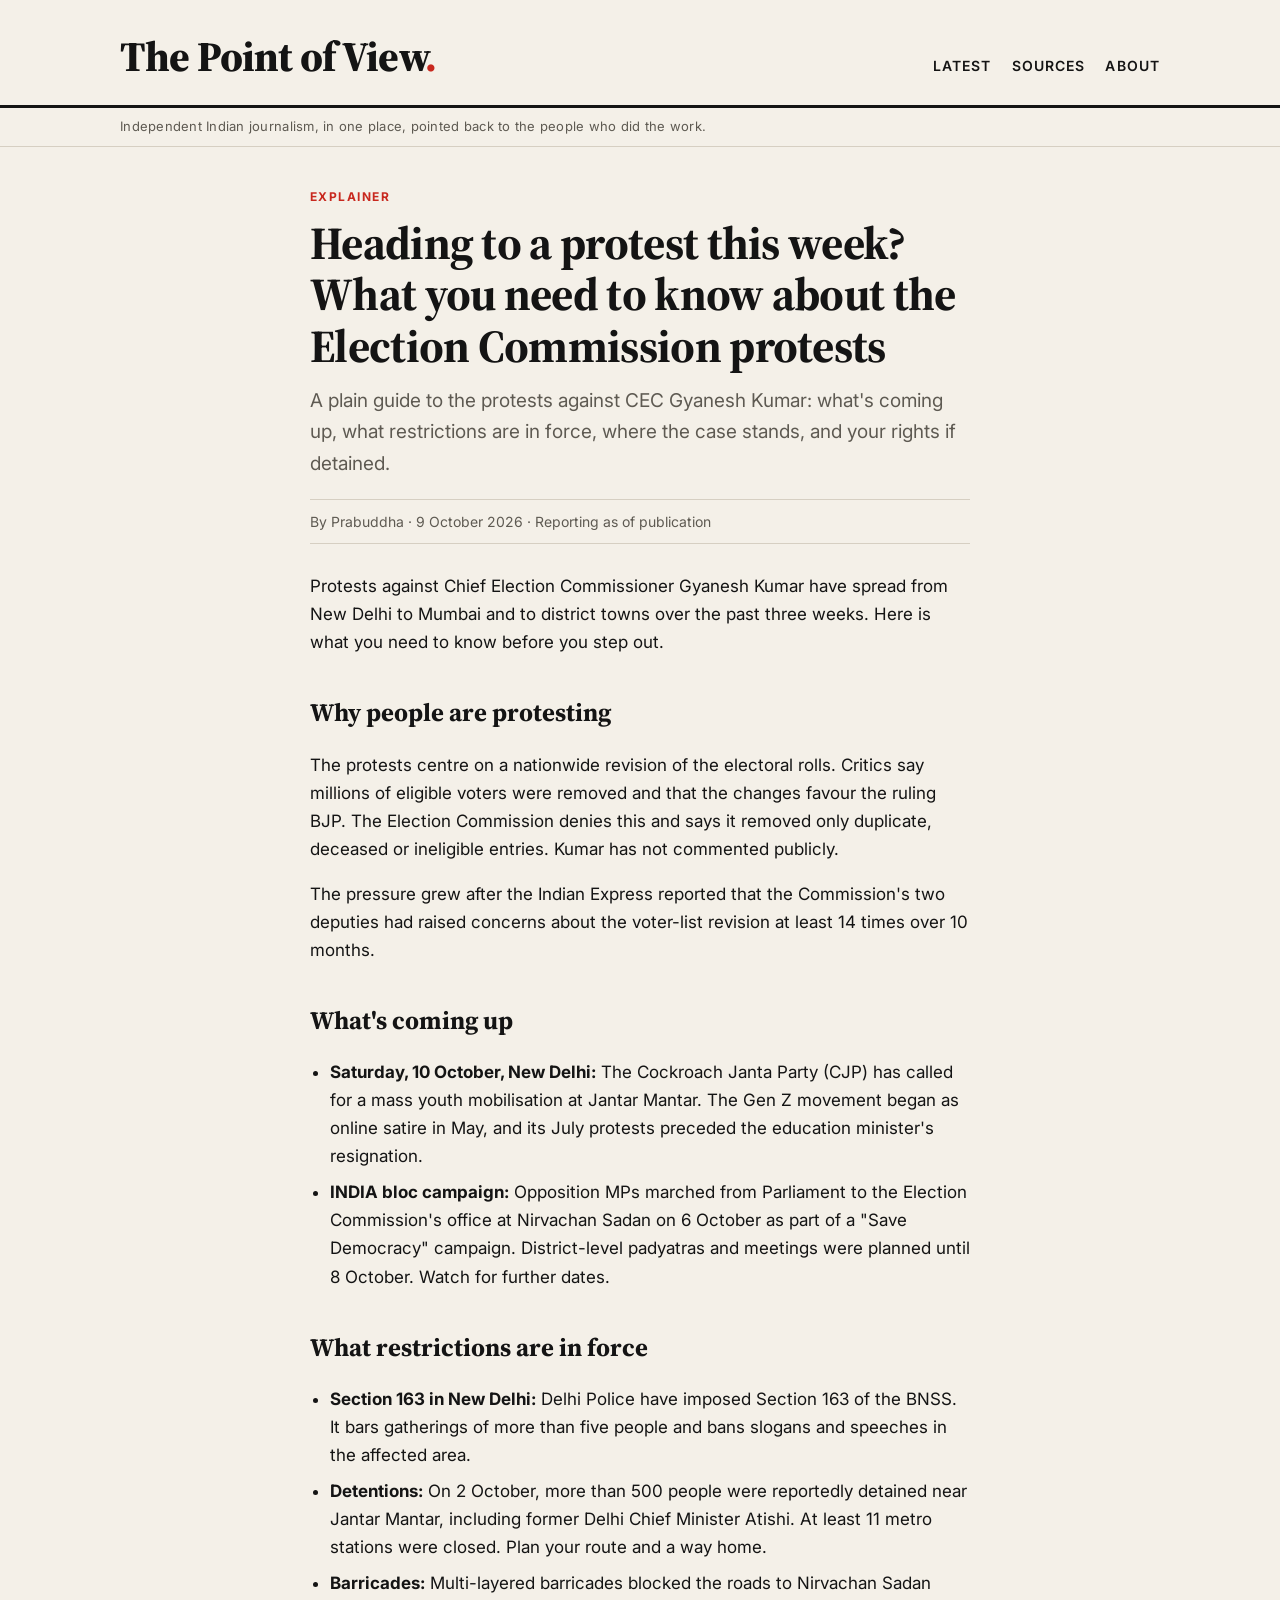
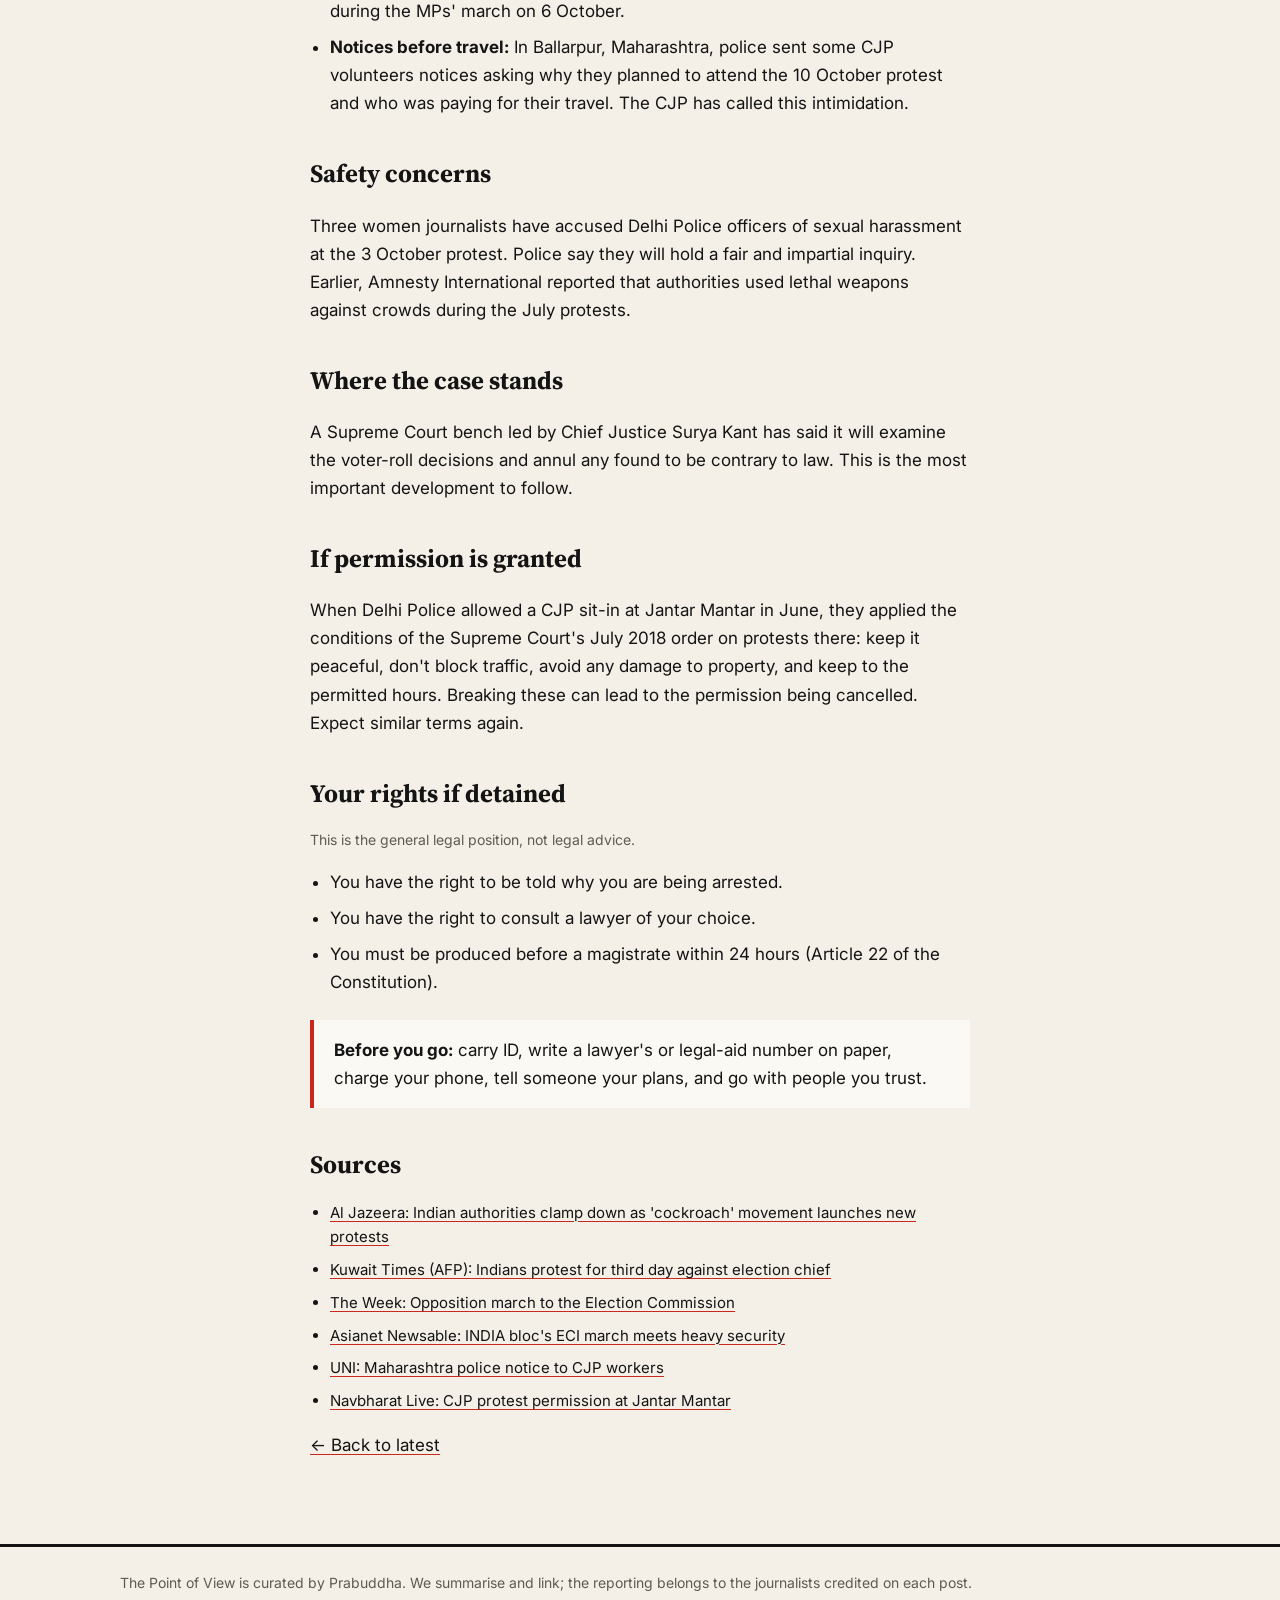
==== 2026-10-09-election-commission-protests-guide.html @ 04e06373 "Launch site with first post" ====
<!doctype html>
<html lang="en">
<head>
<meta charset="utf-8">
<meta name="viewport" content="width=device-width, initial-scale=1">
<title>Heading to a protest this week? What you need to know about the Election Commission protests | The Point of View</title>
<meta name="description" content="A plain guide to the protests against CEC Gyanesh Kumar: what's coming up, what restrictions are in force, where the case stands, and your rights if detained.">
<meta property="og:title" content="Heading to a protest this week? What you need to know about the Election Commission protests | The Point of View">
<meta property="og:description" content="A plain guide to the protests against CEC Gyanesh Kumar: what's coming up, what restrictions are in force, where the case stands, and your rights if detained.">
<meta property="og:type" content="article">
<link rel="preconnect" href="https://fonts.googleapis.com">
<link rel="preconnect" href="https://fonts.gstatic.com" crossorigin>
<link href="https://fonts.googleapis.com/css2?family=Inter:wght@400;600;700&family=Source+Serif+4:opsz,wght@8..60,600;8..60,800&display=swap" rel="stylesheet">
<link rel="stylesheet" href="../style.css">
<link rel="icon" href="data:image/svg+xml,<svg xmlns='http://www.w3.org/2000/svg' viewBox='0 0 100 100'><rect width='100' height='100' fill='%23141414'/><circle cx='50' cy='50' r='18' fill='%23c8281e'/></svg>">
</head>
<body>
<header class="masthead"><div class="wrap">
<a class="logo" href="../index.html">The Point of View<span>.</span></a>
<nav><a href="../index.html">Latest</a><a href="../index.html#sources">Sources</a><a href="../about.html">About</a></nav>
</div></header>
<div class="tagline"><div class="wrap">Independent Indian journalism, in one place, pointed back to the people who did the work.</div></div>

<main class="wrap narrow">
<article>
<div class="kicker">Explainer</div>
<h1>Heading to a protest this week? What you need to know about the Election Commission protests</h1>
<p class="dek">A plain guide to the protests against CEC Gyanesh Kumar: what's coming up, what restrictions are in force, where the case stands, and your rights if detained.</p>
<div class="meta">By Prabuddha · 9 October 2026 · Reporting as of publication</div>

<p>Protests against Chief Election Commissioner Gyanesh Kumar have spread from New Delhi to Mumbai and to district towns over the past three weeks. Here is what you need to know before you step out.</p>

<h2>Why people are protesting</h2>
<p>The protests centre on a nationwide revision of the electoral rolls. Critics say millions of eligible voters were removed and that the changes favour the ruling BJP. The Election Commission denies this and says it removed only duplicate, deceased or ineligible entries. Kumar has not commented publicly.</p>
<p>The pressure grew after the Indian Express reported that the Commission's two deputies had raised concerns about the voter-list revision at least 14 times over 10 months.</p>

<h2>What's coming up</h2>
<ul>
<li><strong>Saturday, 10 October, New Delhi:</strong> The Cockroach Janta Party (CJP) has called for a mass youth mobilisation at Jantar Mantar. The Gen Z movement began as online satire in May, and its July protests preceded the education minister's resignation.</li>
<li><strong>INDIA bloc campaign:</strong> Opposition MPs marched from Parliament to the Election Commission's office at Nirvachan Sadan on 6 October as part of a "Save Democracy" campaign. District-level padyatras and meetings were planned until 8 October. Watch for further dates.</li>
</ul>

<h2>What restrictions are in force</h2>
<ul>
<li><strong>Section 163 in New Delhi:</strong> Delhi Police have imposed Section 163 of the BNSS. It bars gatherings of more than five people and bans slogans and speeches in the affected area.</li>
<li><strong>Detentions:</strong> On 2 October, more than 500 people were reportedly detained near Jantar Mantar, including former Delhi Chief Minister Atishi. At least 11 metro stations were closed. Plan your route and a way home.</li>
<li><strong>Barricades:</strong> Multi-layered barricades blocked the roads to Nirvachan Sadan during the MPs' march on 6 October.</li>
<li><strong>Notices before travel:</strong> In Ballarpur, Maharashtra, police sent some CJP volunteers notices asking why they planned to attend the 10 October protest and who was paying for their travel. The CJP has called this intimidation.</li>
</ul>

<h2>Safety concerns</h2>
<p>Three women journalists have accused Delhi Police officers of sexual harassment at the 3 October protest. Police say they will hold a fair and impartial inquiry. Earlier, Amnesty International reported that authorities used lethal weapons against crowds during the July protests.</p>

<h2>Where the case stands</h2>
<p>A Supreme Court bench led by Chief Justice Surya Kant has said it will examine the voter-roll decisions and annul any found to be contrary to law. This is the most important development to follow.</p>

<h2>If permission is granted</h2>
<p>When Delhi Police allowed a CJP sit-in at Jantar Mantar in June, they applied the conditions of the Supreme Court's July 2018 order on protests there: keep it peaceful, don't block traffic, avoid any damage to property, and keep to the permitted hours. Breaking these can lead to the permission being cancelled. Expect similar terms again.</p>

<h2>Your rights if detained</h2>
<p class="note">This is the general legal position, not legal advice.</p>
<ul>
<li>You have the right to be told why you are being arrested.</li>
<li>You have the right to consult a lawyer of your choice.</li>
<li>You must be produced before a magistrate within 24 hours (Article 22 of the Constitution).</li>
</ul>
<div class="callout"><strong>Before you go:</strong> carry ID, write a lawyer's or legal-aid number on paper, charge your phone, tell someone your plans, and go with people you trust.</div>

<h2>Sources</h2>
<ul class="source-list">
<li><a href="https://www.aljazeera.com/news/2026/10/2/indian-authorities-clamp-down-as-cockroach-movement-launches-new-protests" target="_blank" rel="noopener">Al Jazeera: Indian authorities clamp down as 'cockroach' movement launches new protests</a></li>
<li><a href="https://kuwaittimes.com/article/50916/world/indians-protest-for-third-day-against-election-chief/" target="_blank" rel="noopener">Kuwait Times (AFP): Indians protest for third day against election chief</a></li>
<li><a href="https://www.theweek.in/news/india/2026/10/06/opposition-march-election-commission-sir-row.html" target="_blank" rel="noopener">The Week: Opposition march to the Election Commission</a></li>
<li><a href="https://newsable.asianetnews.com/india/india-bloc-s-eci-protest-march-meets-heavy-security-in-delhi-articleshow-q4m5eqs" target="_blank" rel="noopener">Asianet Newsable: INDIA bloc's ECI march meets heavy security</a></li>
<li><a href="https://www.uniindia.com/west-india/admin-maha-police-notice-cjp/204955" target="_blank" rel="noopener">UNI: Maharashtra police notice to CJP workers</a></li>
<li><a href="https://navbharatlive.com/delhi/cockroach-janta-party-protest-permission-jantar-mantar-conditions-1779448.html" target="_blank" rel="noopener">Navbharat Live: CJP protest permission at Jantar Mantar</a></li>
</ul>
<p><a href="../index.html">← Back to latest</a></p>
</article>
</main>
<footer><div class="wrap">The Point of View is curated by Prabuddha. We summarise and link; the reporting belongs to the journalists credited on each post.</div></footer>
</body>
</html>
---- style.css ----
:root {
  --ink: #141414;
  --paper: #f4f0e8;
  --red: #c8281e;
  --muted: #5e5a52;
  --rule: #d6cfc2;
  --card: #fbf9f4;
  --serif: "Source Serif 4", Georgia, serif;
  --sans: "Inter", system-ui, -apple-system, sans-serif;
}
@media (prefers-color-scheme: dark) {
  :root { --ink: #ece7dd; --paper: #121110; --muted: #a39d91; --rule: #2e2b27; --card: #1a1917; --red: #e5483d; }
}
* { box-sizing: border-box; }
body { margin: 0; background: var(--paper); color: var(--ink); font-family: var(--sans); font-size: 17px; line-height: 1.65; }
a { color: inherit; text-decoration-color: var(--red); text-underline-offset: 3px; }
a:hover { color: var(--red); }
.wrap { max-width: 1080px; margin: 0 auto; padding: 0 20px; }
.narrow { max-width: 700px; }

/* masthead */
.masthead { border-bottom: 3px solid var(--ink); padding: 22px 0 14px; }
.masthead .wrap { display: flex; align-items: baseline; justify-content: space-between; gap: 16px; flex-wrap: wrap; }
.logo { font-family: var(--serif); font-weight: 800; font-size: clamp(28px, 5vw, 42px); letter-spacing: -0.02em; text-decoration: none; }
.logo span { color: var(--red); }
nav a { font-size: 14px; font-weight: 600; text-transform: uppercase; letter-spacing: 0.08em; text-decoration: none; margin-left: 20px; }
nav a:first-child { margin-left: 0; }
.tagline { border-bottom: 1px solid var(--rule); font-size: 13px; color: var(--muted); padding: 8px 0; letter-spacing: 0.02em; }

/* home */
.lead { display: grid; grid-template-columns: 1.6fr 1fr; gap: 40px; padding: 40px 0; border-bottom: 1px solid var(--rule); }
.kicker { font-size: 12px; font-weight: 700; text-transform: uppercase; letter-spacing: 0.12em; color: var(--red); }
.lead h1 { font-family: var(--serif); font-size: clamp(30px, 4.5vw, 48px); line-height: 1.1; margin: 10px 0 16px; letter-spacing: -0.015em; }
.lead h1 a { text-decoration: none; }
.dek { font-size: 19px; color: var(--muted); margin: 0 0 16px; }
.byline { font-size: 13px; color: var(--muted); }
.box { background: var(--card); border-top: 4px solid var(--red); padding: 20px 22px; }
.box h2 { font-family: var(--serif); font-size: 22px; margin: 0 0 10px; }
.box ul { margin: 0; padding-left: 18px; }
.box li { margin-bottom: 8px; }
.section-title { font-size: 13px; font-weight: 700; text-transform: uppercase; letter-spacing: 0.12em; border-bottom: 1px solid var(--ink); padding-bottom: 6px; margin: 40px 0 20px; }
.sources { display: grid; grid-template-columns: repeat(3, 1fr); gap: 16px; padding-bottom: 20px; }
.source { background: var(--card); padding: 18px; border: 1px solid var(--rule); text-decoration: none; display: block; }
.source strong { font-family: var(--serif); font-size: 19px; display: block; }
.source span { font-size: 14px; color: var(--muted); }

/* article */
article { padding: 40px 0 20px; }
article h1 { font-family: var(--serif); font-size: clamp(30px, 5vw, 46px); line-height: 1.12; margin: 10px 0 14px; letter-spacing: -0.015em; }
article h2 { font-family: var(--serif); font-size: 25px; margin: 36px 0 8px; }
article ul { padding-left: 20px; }
article li { margin-bottom: 8px; }
.meta { border-top: 1px solid var(--rule); border-bottom: 1px solid var(--rule); padding: 10px 0; margin: 20px 0 28px; font-size: 14px; color: var(--muted); }
.callout { background: var(--card); border-left: 4px solid var(--red); padding: 16px 20px; margin: 24px 0; }
.note { font-size: 14px; color: var(--muted); }
.source-list { font-size: 15px; }

footer { border-top: 3px solid var(--ink); margin-top: 48px; padding: 24px 0 40px; font-size: 14px; color: var(--muted); }

@media (max-width: 760px) {
  .lead { grid-template-columns: 1fr; gap: 24px; }
  .sources { grid-template-columns: 1fr; }
  nav a { margin-left: 14px; }
}
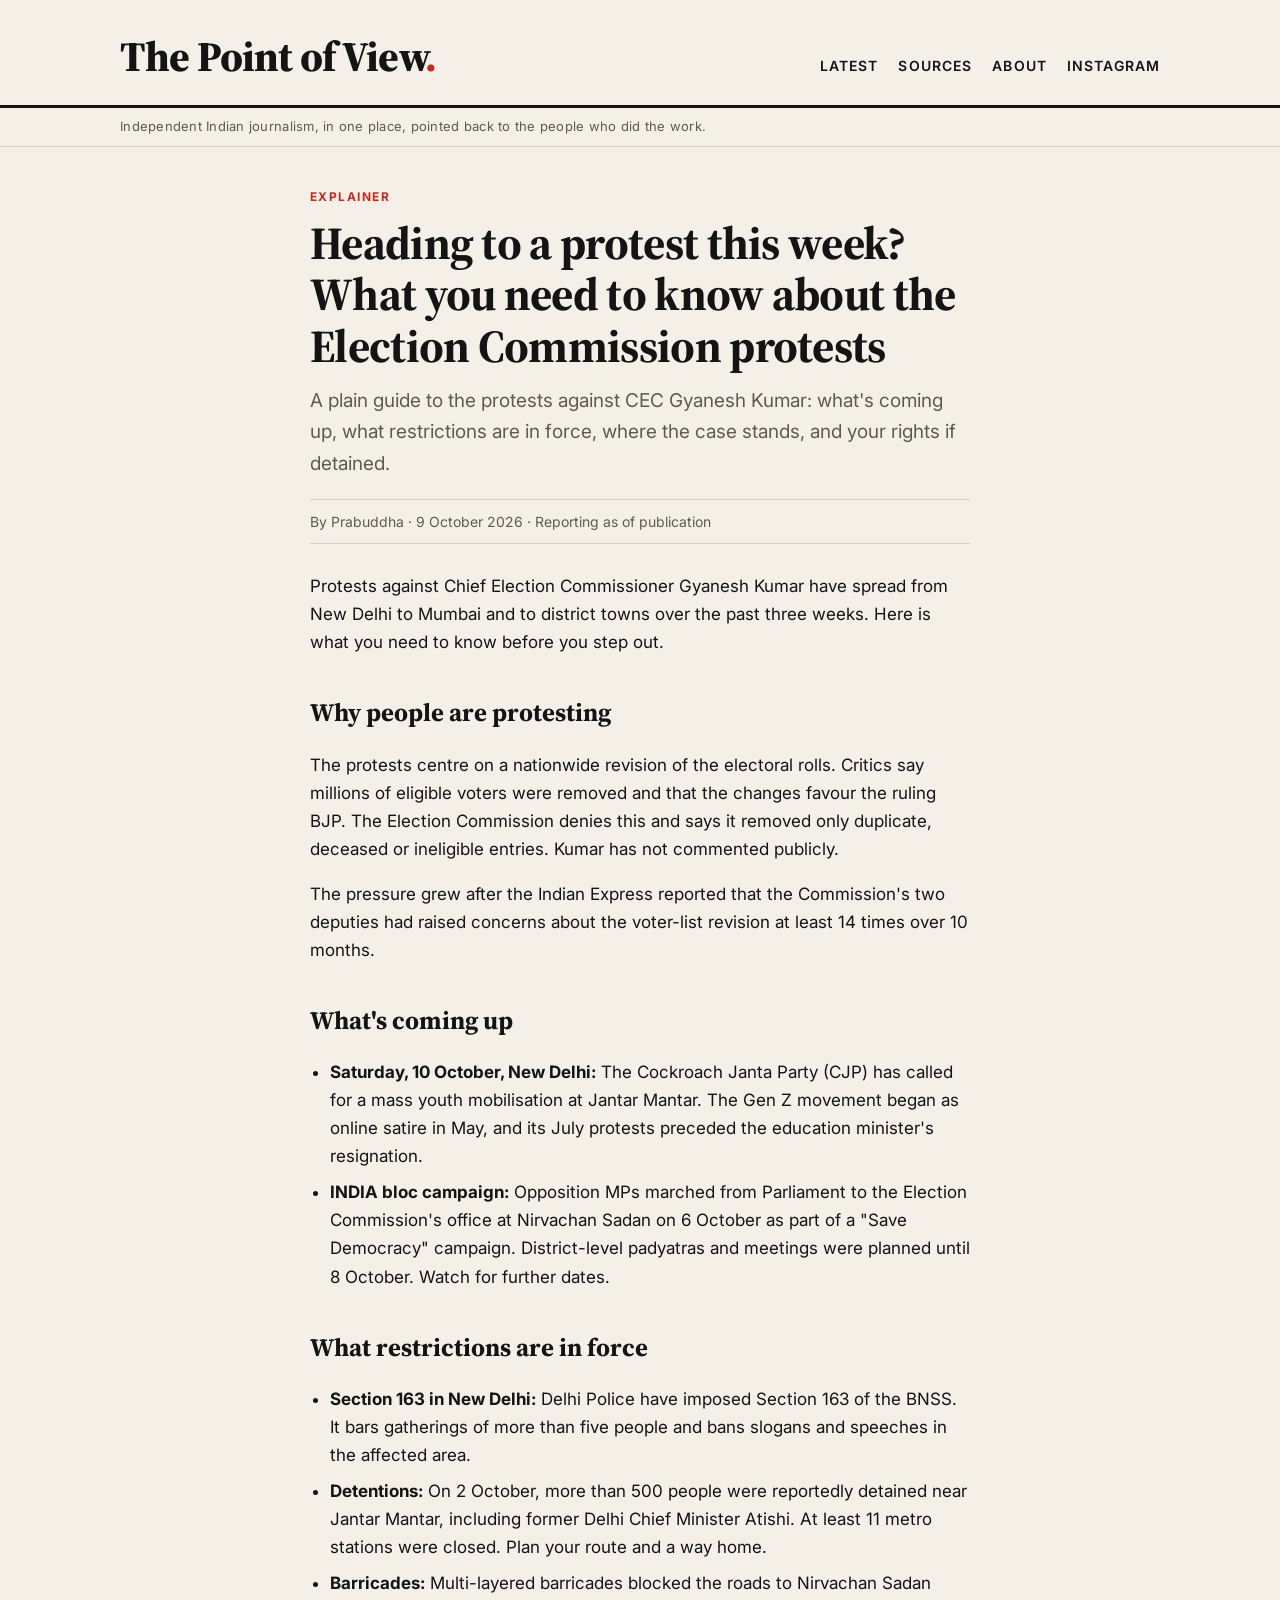
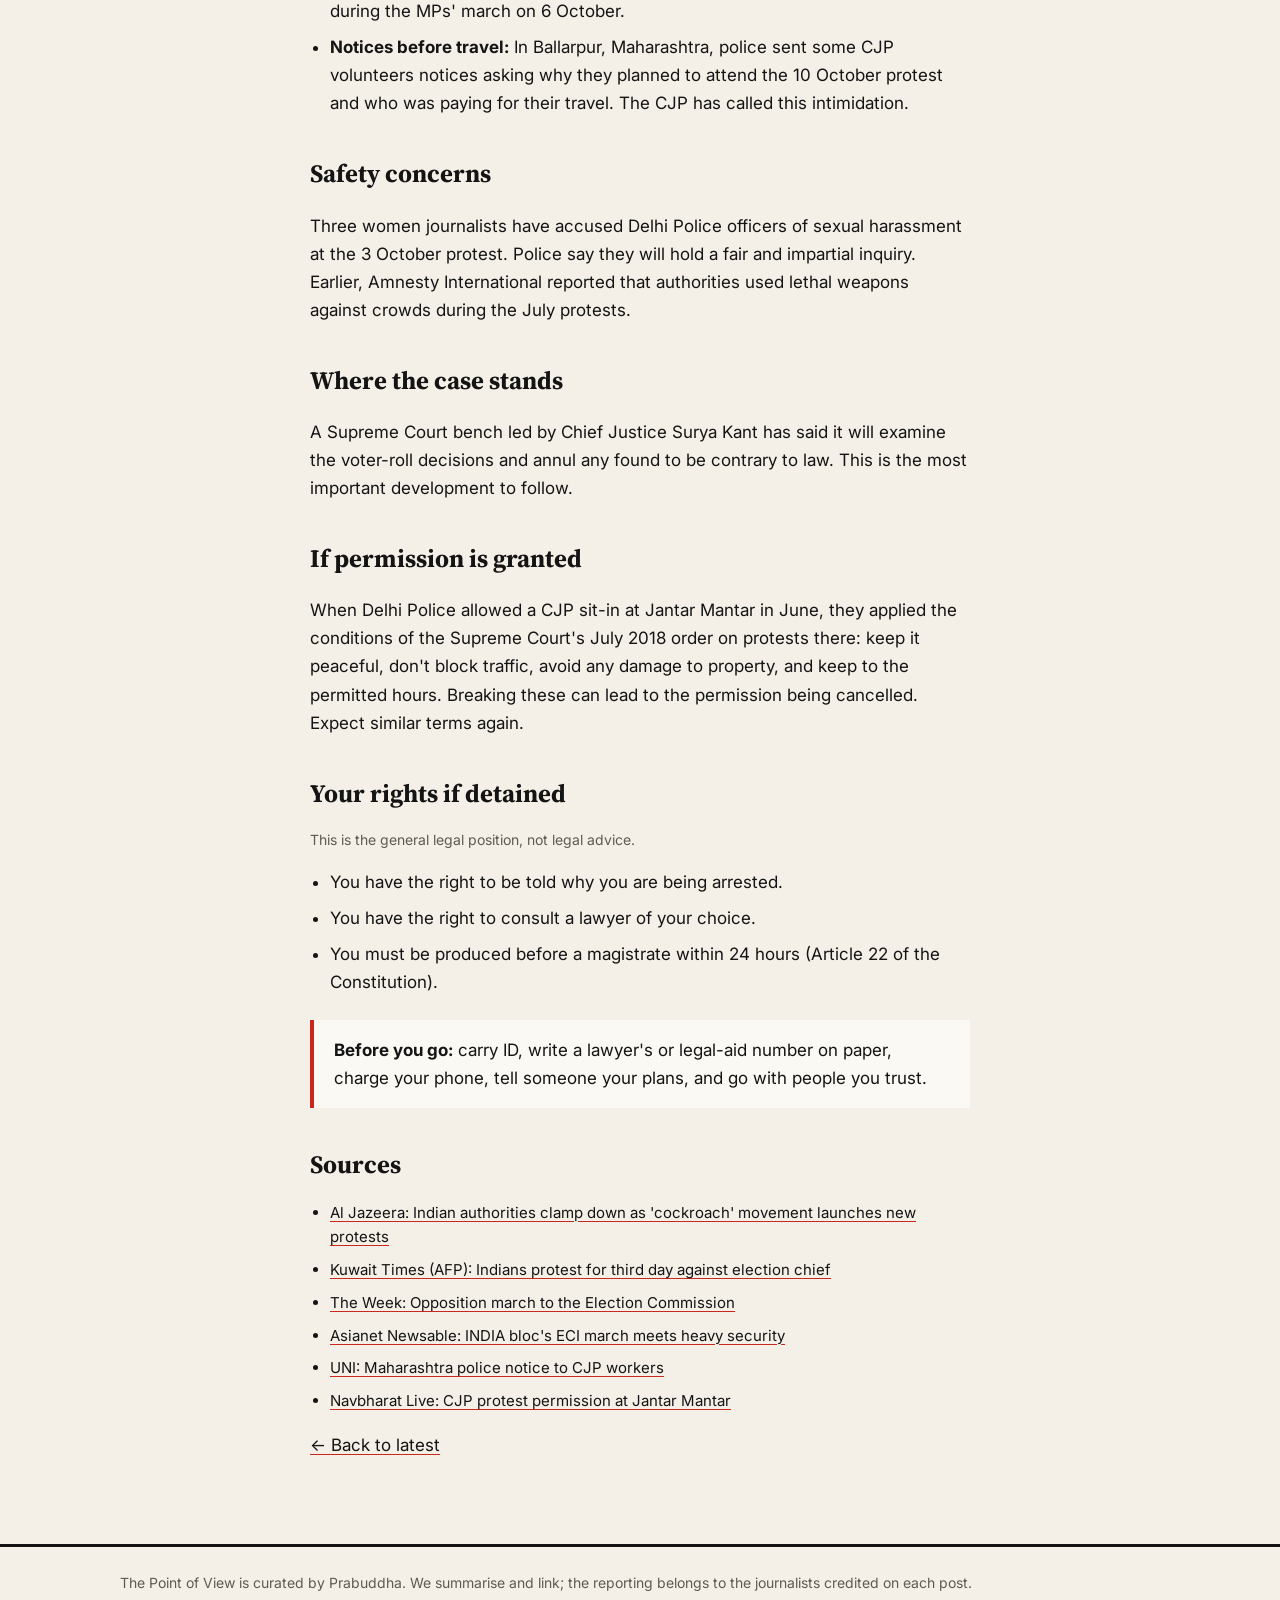
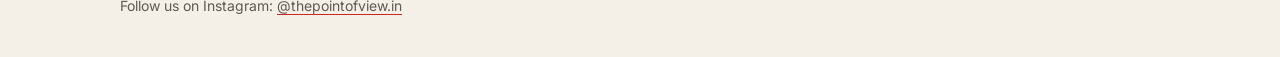
==== commit b0c67c91: "Update sources and add Instagram links" ====
--- a/2026-10-09-election-commission-protests-guide.html
+++ b/2026-10-09-election-commission-protests-guide.html
@@ -17,7 +17,7 @@
 <body>
 <header class="masthead"><div class="wrap">
 <a class="logo" href="../index.html">The Point of View<span>.</span></a>
-<nav><a href="../index.html">Latest</a><a href="../index.html#sources">Sources</a><a href="../about.html">About</a></nav>
+<nav><a href="../index.html">Latest</a><a href="../index.html#sources">Sources</a><a href="../about.html">About</a><a href="https://www.instagram.com/thepointofview.in/" target="_blank" rel="noopener">Instagram</a></nav>
 </div></header>
 <div class="tagline"><div class="wrap">Independent Indian journalism, in one place, pointed back to the people who did the work.</div></div>
 
@@ -78,6 +78,6 @@
 <p><a href="../index.html">← Back to latest</a></p>
 </article>
 </main>
-<footer><div class="wrap">The Point of View is curated by Prabuddha. We summarise and link; the reporting belongs to the journalists credited on each post.</div></footer>
+<footer><div class="wrap">The Point of View is curated by Prabuddha. We summarise and link; the reporting belongs to the journalists credited on each post.<br>Follow us on Instagram: <a href="https://www.instagram.com/thepointofview.in/" target="_blank" rel="noopener">@thepointofview.in</a></div></footer>
 </body>
 </html>
--- a/style.css
+++ b/style.css
@@ -39,10 +39,12 @@
 .box ul { margin: 0; padding-left: 18px; }
 .box li { margin-bottom: 8px; }
 .section-title { font-size: 13px; font-weight: 700; text-transform: uppercase; letter-spacing: 0.12em; border-bottom: 1px solid var(--ink); padding-bottom: 6px; margin: 40px 0 20px; }
-.sources { display: grid; grid-template-columns: repeat(3, 1fr); gap: 16px; padding-bottom: 20px; }
+.sources { display: grid; grid-template-columns: repeat(4, 1fr); gap: 14px; padding-bottom: 20px; }
 .source { background: var(--card); padding: 18px; border: 1px solid var(--rule); text-decoration: none; display: block; }
 .source strong { font-family: var(--serif); font-size: 19px; display: block; }
 .source span { font-size: 14px; color: var(--muted); }
+
+.sub-title { font-size: 12px; font-weight: 700; text-transform: uppercase; letter-spacing: 0.1em; color: var(--muted); margin: 8px 0 12px; }
 
 /* article */
 article { padding: 40px 0 20px; }
@@ -57,6 +59,7 @@
 
 footer { border-top: 3px solid var(--ink); margin-top: 48px; padding: 24px 0 40px; font-size: 14px; color: var(--muted); }
 
+@media (max-width: 960px) { .sources { grid-template-columns: repeat(2, 1fr); } }
 @media (max-width: 760px) {
   .lead { grid-template-columns: 1fr; gap: 24px; }
   .sources { grid-template-columns: 1fr; }
